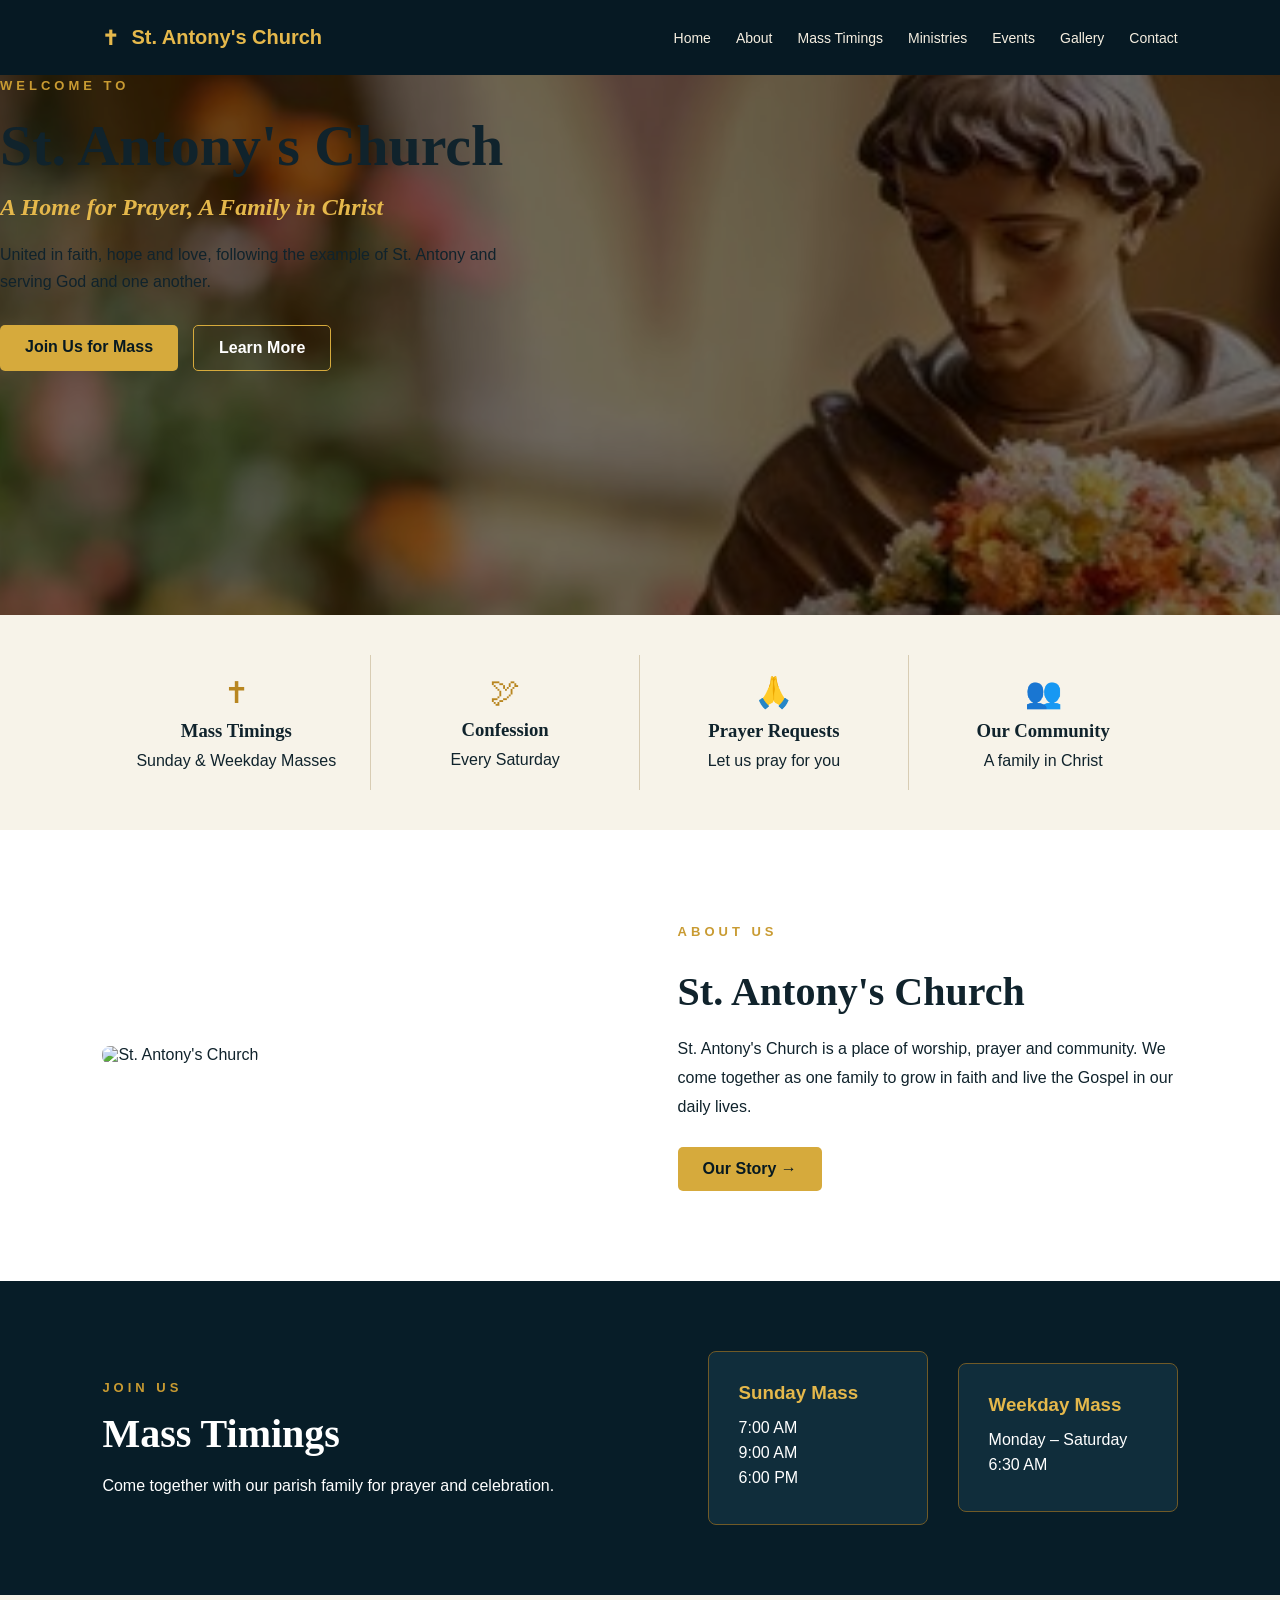
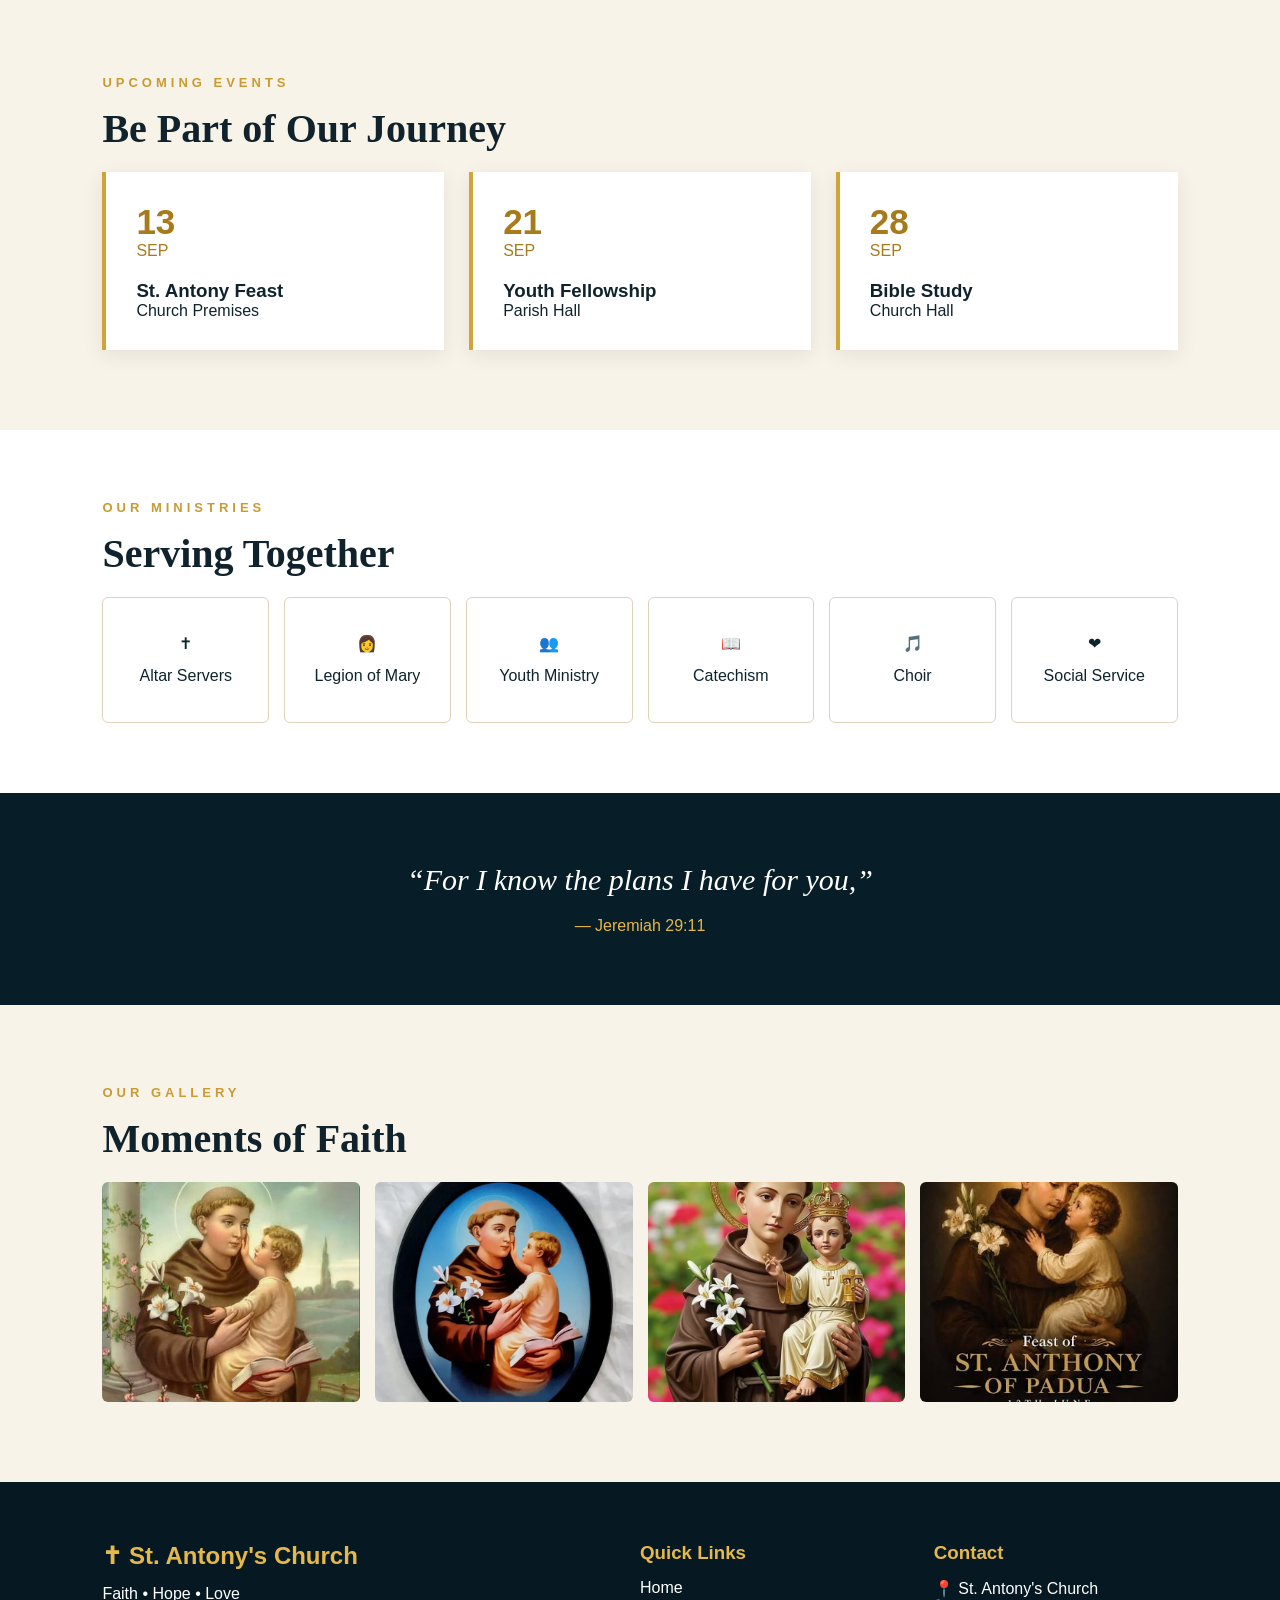
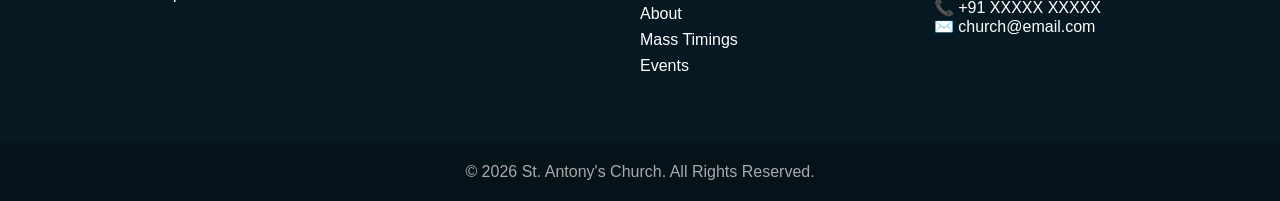
==== index.html @ 8494566a "Add church website" ====
<!DOCTYPE html>
<html lang="en">
<head>
    <meta charset="UTF-8">
    <meta name="viewport" content="width=device-width, initial-scale=1.0">
    <title>St. Antony's Church</title>

    <link rel="stylesheet" href="style.css">
</head>

<body>

   
    <header>
        <div class="logo">
            ✝
            <span>St. Antony's Church</span>
        </div>

        <nav>
            <a href="#">Home</a>
            <a href="#about">About</a>
            <a href="#mass">Mass Timings</a>
            <a href="#ministries">Ministries</a>
            <a href="#events">Events</a>
            <a href="#gallery">Gallery</a>
            <a href="#contact">Contact</a>
        </nav>
    </header>


    <section class="hero">

        <div class="hero-content">
            <p class="small-title">WELCOME TO</p>

            <h1>St. Antony's Church</h1>

            <h2>A Home for Prayer, A Family in Christ</h2>

            <p>
                United in faith, hope and love,
                following the example of St. Antony
                and serving God and one another.
            </p>

            <div class="buttons">
                <a href="#mass" class="btn gold">Join Us for Mass</a>
                <a href="#about" class="btn outline">Learn More</a>
            </div>
        </div>

    </section>


    
    <section class="quick-info">

        <div>
            <span>✝</span>
            <h3>Mass Timings</h3>
            <p>Sunday & Weekday Masses</p>
        </div>

        <div>
            <span>🕊</span>
            <h3>Confession</h3>
            <p>Every Saturday</p>
        </div>

        <div>
            <span>🙏</span>
            <h3>Prayer Requests</h3>
            <p>Let us pray for you</p>
        </div>

        <div>
            <span>👥</span>
            <h3>Our Community</h3>
            <p>A family in Christ</p>
        </div>

    </section>


    
    <section class="about" id="about">

        <div class="church-image">
            <img src="church.jpg" alt="St. Antony's Church">
        </div>

        <div class="about-text">

            <p class="small-title">ABOUT US</p>

            <h2>St. Antony's Church</h2>

            <p>
                St. Antony's Church is a place of worship,
                prayer and community. We come together as
                one family to grow in faith and live the
                Gospel in our daily lives.
            </p>

            <a href="#" class="btn gold">Our Story →</a>

        </div>

    </section>


   
    <section class="mass" id="mass">

        <div>
            <p class="small-title">JOIN US</p>

            <h2>Mass Timings</h2>

            <p>
                Come together with our parish family
                for prayer and celebration.
            </p>
        </div>

        <div class="timing-card">
            <h3>Sunday Mass</h3>
            <p>7:00 AM</p>
            <p>9:00 AM</p>
            <p>6:00 PM</p>
        </div>

        <div class="timing-card">
            <h3>Weekday Mass</h3>
            <p>Monday – Saturday</p>
            <p>6:30 AM</p>
        </div>

    </section>


   
    <section class="events" id="events">

        <p class="small-title">UPCOMING EVENTS</p>

        <h2>Be Part of Our Journey</h2>

        <div class="event-container">

            <div class="event-card">
                <div class="date">
                    <strong>13</strong>
                    SEP
                </div>

                <h3>St. Antony Feast</h3>
                <p>Church Premises</p>
            </div>


            <div class="event-card">
                <div class="date">
                    <strong>21</strong>
                    SEP
                </div>

                <h3>Youth Fellowship</h3>
                <p>Parish Hall</p>
            </div>


            <div class="event-card">
                <div class="date">
                    <strong>28</strong>
                    SEP
                </div>

                <h3>Bible Study</h3>
                <p>Church Hall</p>
            </div>
            
        </div>

    </section>


    
    <section class="ministries" id="ministries">

        <p class="small-title">OUR MINISTRIES</p>

        <h2>Serving Together</h2>

        <div class="ministry-container">

            <div>✝<br>Altar Servers</div>
            <div>👩<br>Legion of Mary</div>
            <div>👥<br>Youth Ministry</div>
            <div>📖<br>Catechism</div>
            <div>🎵<br>Choir</div>
            <div>❤<br>Social Service</div>
            

        </div>

    </section>


   
    <section class="verse">

        <p>
            “For I know the plans I have for you,”
        </p>

        <span>— Jeremiah 29:11</span>

    </section>


   
    <section class="gallery" id="gallery">

        <p class="small-title">OUR GALLERY</p>

        <h2>Moments of Faith</h2>

        <div class="gallery-container">

            <img src="church1.jpg" alt="">
            <img src="church2.jpg" alt="">
            <img src="church3.jpg" alt="">
            <img src="church4.jpg" alt="">

        </div>

    </section>


    
    <footer id="contact">

        <div>
            <h2>✝ St. Antony's Church</h2>
            <p>Faith • Hope • Love</p>
        </div>

        <div>
            <h3>Quick Links</h3>
            <a href="#">Home</a>
            <a href="#about">About</a>
            <a href="#mass">Mass Timings</a>
            <a href="#events">Events</a>
        </div>

        <div>
            <h3>Contact</h3>
            <p>📍 St. Antony's Church</p>
            <p>📞 +91 XXXXX XXXXX</p>
            <p>✉️ church@email.com</p>
        </div>

    </footer>

    <div class="copyright">
        © 2026 St. Antony's Church. All Rights Reserved.
    </div>

</body>
</html>
---- style.css ----
* {
    margin: 0;
    padding: 0;
    box-sizing: border-box;
}

html {
    scroll-behavior: smooth;
}

body {
    font-family: Arial, sans-serif;
    background: #f7f3e9;
    color: #10232c;
}


/* NAVBAR */

header {
    height: 75px;
    background: #061923;
    color: #e5b84b;

    display: flex;
    align-items: center;
    justify-content: space-between;

    padding: 0 8%;
}

.logo {
    display: flex;
    align-items: center;
    gap: 12px;

    font-size: 20px;
    font-weight: bold;
}

.logo:first-letter {
    font-size: 30px;
}

nav {
    display: flex;
    gap: 25px;
}

nav a {
    color: #f5eee0;
    text-decoration: none;
    font-size: 14px;
}

nav a:hover {
    color: #e5b84b;
}


/* HERO */

.hero {
    position: relative;
    min-height: 60vh;
    overflow: hidden;
}

/* Fixed image */
.hero::before {
    content: "";
    position: fixed;
    inset: 0;

    background-image: url("hero.jpg");
    background-size: cover;
    background-position: center;
    background-repeat: no-repeat;

    z-index: -2;
}

/* Dark overlay */
.hero::after {
    content: "";
    position: fixed;
    inset: 0;

    background: rgba(0, 0, 0, 0.55);

    z-index: -1;
}

/* Your text/buttons */
.hero-content {
    position: relative;
    z-index: 1;
}
.small-title {
    color: #c99b32;
    letter-spacing: 4px;
    font-size: 13px;
    font-weight: bold;
    margin-bottom: 15px;
}

.hero h1 {
    font-family: Georgia, serif;
    font-size: 58px;
    margin-bottom: 15px;
}

.hero h2 {
    color: #e5b84b;
    font-family: Georgia, serif;
    font-style: italic;
    margin-bottom: 20px;
}

.hero p {
    line-height: 1.7;
    max-width: 500px;
}


/* BUTTONS */

.buttons {
    margin-top: 30px;
    display: flex;
    gap: 15px;
}

.btn {
    display: inline-block;
    padding: 13px 25px;
    text-decoration: none;
    border-radius: 5px;
    font-weight: bold;
}

.gold {
    background: #d6aa3c;
    color: #071921;
}

.outline {
    border: 1px solid #d6aa3c;
    color: white;
}


/* QUICK INFO */

.quick-info {
    display: grid;
    grid-template-columns: repeat(4, 1fr);

    background: #f7f3e9;

    padding: 40px 8%;
}

.quick-info div {
    text-align: center;
    padding: 20px;

    border-right: 1px solid #d8ccb3;
}

.quick-info div:last-child {
    border: none;
}

.quick-info span {
    font-size: 30px;
    color: #b88620;
}

.quick-info h3 {
    margin: 10px 0;
    font-family: Georgia, serif;
}


/* ABOUT */

.about {
    display: flex;
    align-items: center;
    gap: 70px;

    padding: 90px 8%;

    background: white;
}

.church-image {
    width: 50%;
}

.church-image img {
    width: 100%;
    border-radius: 8px;
}

.about-text {
    max-width: 500px;
}

.about-text h2,
.mass h2,
.events h2,
.ministries h2,
.gallery h2 {
    font-family: Georgia, serif;
    font-size: 40px;
    margin-bottom: 20px;
}

.about-text p {
    line-height: 1.8;
    margin-bottom: 25px;
}


/* MASS */

.mass {
    background: #071d28;
    color: white;

    padding: 70px 8%;

    display: flex;
    gap: 30px;
    align-items: center;
}

.mass > div:first-child {
    flex: 1;
}

.timing-card {
    background: #102d3b;
    border: 1px solid #705a27;

    padding: 30px;
    width: 220px;

    border-radius: 8px;
}

.timing-card h3 {
    color: #e5b84b;
    margin-bottom: 15px;
}

.timing-card p {
    margin: 7px 0;
}


/* EVENTS */

.events {
    padding: 80px 8%;
}

.event-container {
    display: flex;
    gap: 25px;
}

.event-card {
    background: white;
    padding: 30px;
    flex: 1;

    border-left: 4px solid #d0a438;

    box-shadow: 0 5px 20px rgba(0,0,0,0.08);
}

.date {
    color: #a77b1b;
    margin-bottom: 20px;
}

.date strong {
    display: block;
    font-size: 35px;
}


/* MINISTRIES */

.ministries {
    padding: 70px 8%;
    background: white;
}

.ministry-container {
    display: grid;
    grid-template-columns: repeat(6, 1fr);
    gap: 15px;
}

.ministry-container div {
    padding: 30px 10px;
    text-align: center;

    border: 1px solid #ddd3bd;
    border-radius: 6px;

    line-height: 2;
}


/* VERSE */

.verse {
    background: #071d28;
    color: white;

    text-align: center;

    padding: 70px 20px;
}

.verse p {
    font-family: Georgia, serif;
    font-size: 30px;
    font-style: italic;
}

.verse span {
    display: block;
    margin-top: 20px;
    color: #e5b84b;
}


/* GALLERY */

.gallery {
    padding: 80px 8%;
}

.gallery-container {
    display: grid;
    grid-template-columns: repeat(4, 1fr);
    gap: 15px;
}

.gallery-container img {
    width: 100%;
    height: 220px;

    object-fit: cover;
    border-radius: 6px;
}


/* FOOTER */

footer {
    background: #061923;
    color: white;

    padding: 60px 8%;

    display: grid;
    grid-template-columns: 2fr 1fr 1fr;

    gap: 50px;
}

footer h2,
footer h3 {
    color: #e5b84b;
    margin-bottom: 15px;
}

footer a {
    display: block;
    color: white;
    text-decoration: none;
    margin: 8px 0;
}

.copyright {
    background: #041219;
    color: #aaa;
    text-align: center;
    padding: 20px;
}


/* MOBILE */

@media (max-width: 800px) {

    header {
        height: auto;
        padding: 20px;
        flex-direction: column;
        gap: 20px;
    }

    nav {
        flex-wrap: wrap;
        justify-content: center;
    }

    .hero {
        padding: 70px 25px;
    }

    .hero h1 {
        font-size: 40px;
    }

    .quick-info {
        grid-template-columns: 1fr 1fr;
    }

    .about {
        flex-direction: column;
        padding: 60px 25px;
    }

    .church-image {
        width: 100%;
    }

    .mass {
        flex-direction: column;
        align-items: stretch;
    }

    .timing-card {
        width: 100%;
    }

    .event-container {
        flex-direction: column;
    }

    .ministry-container {
        grid-template-columns: 1fr 1fr;
    }

    .gallery-container {
        grid-template-columns: 1fr 1fr;
    }

    footer {
        grid-template-columns: 1fr;
    }
}
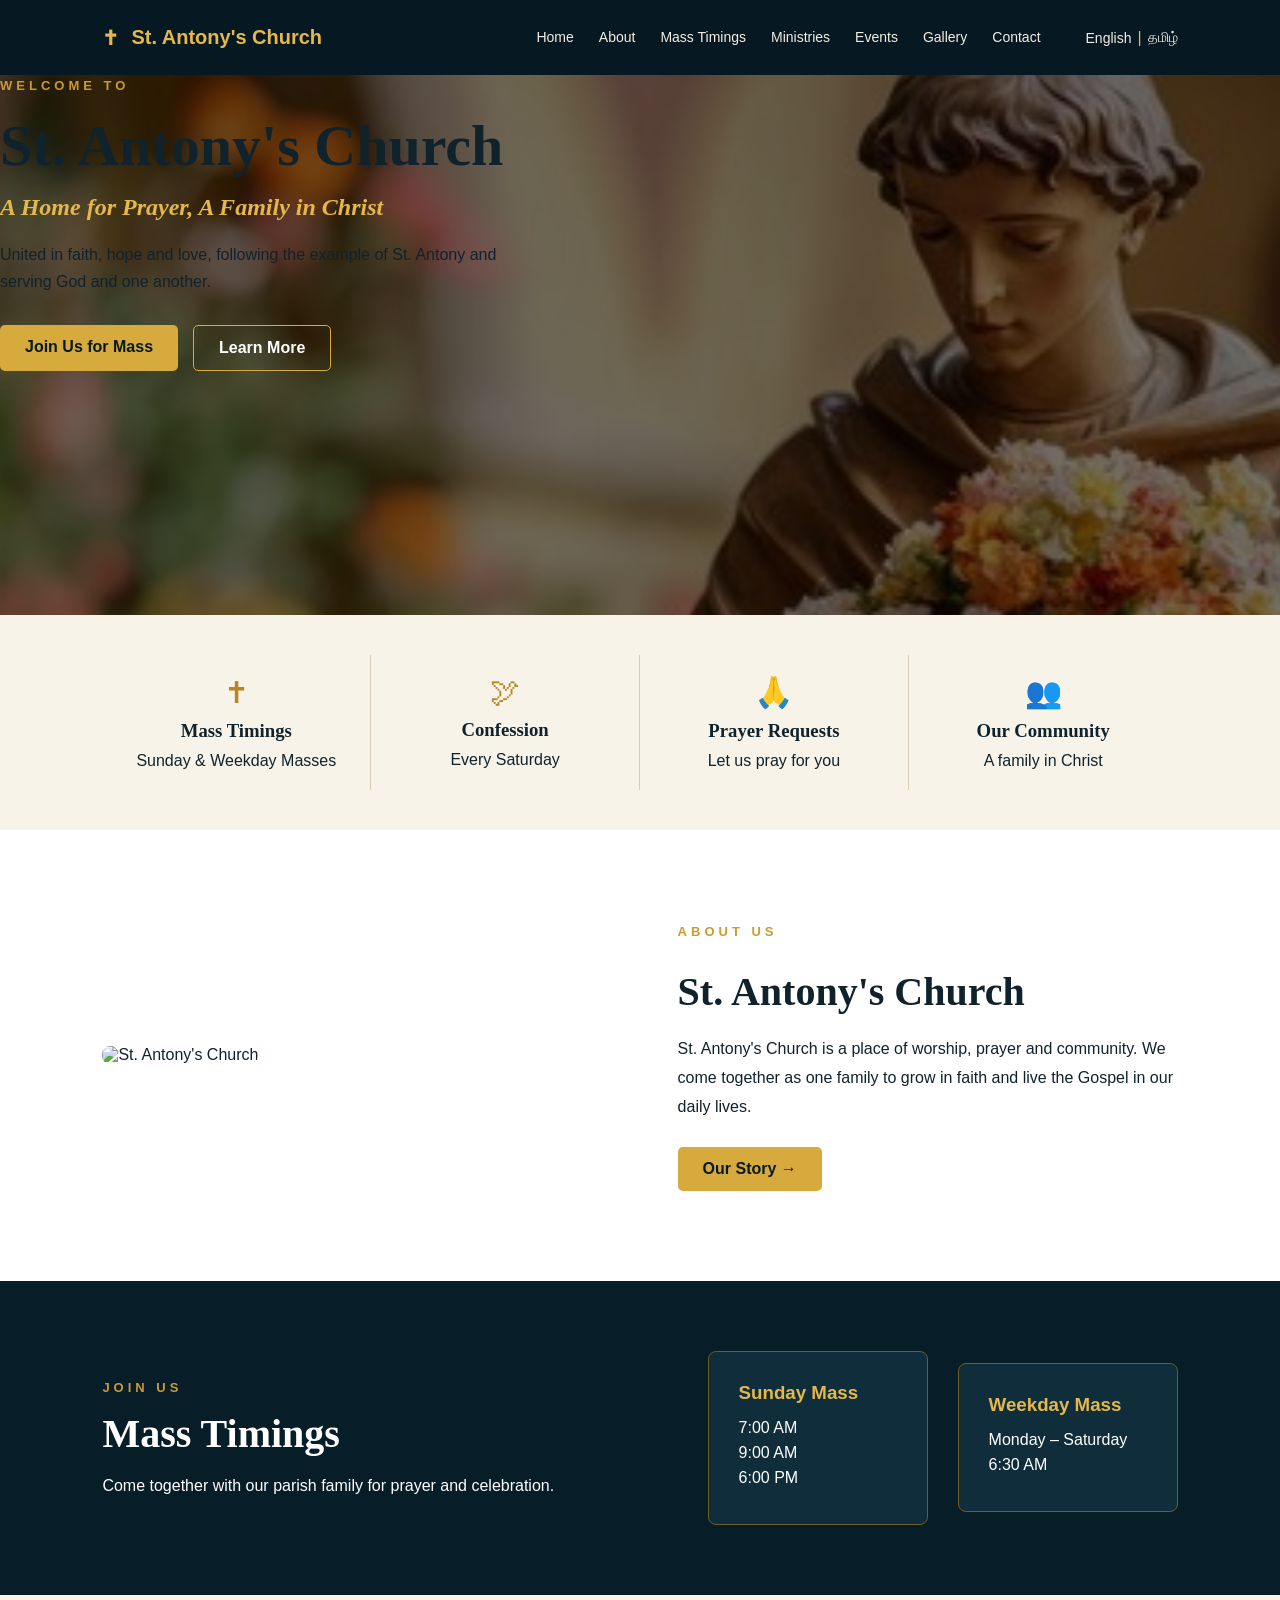
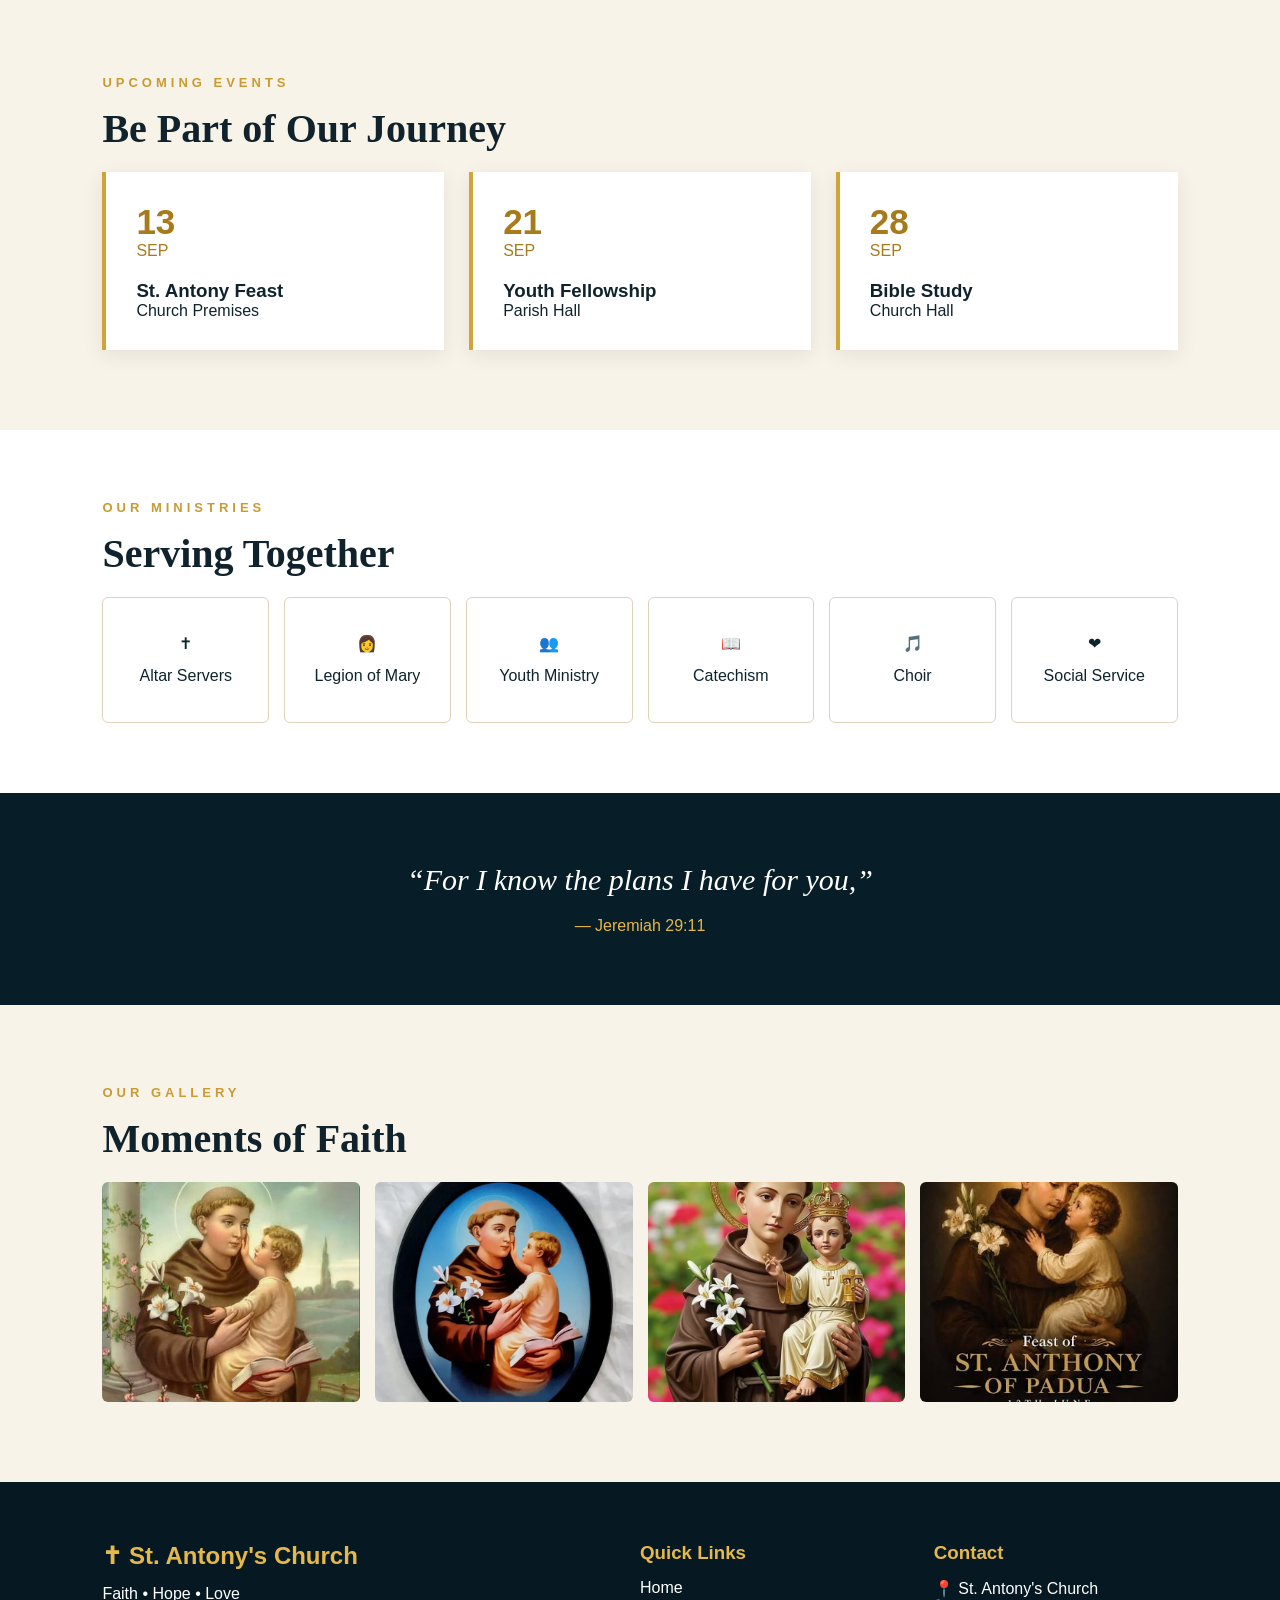
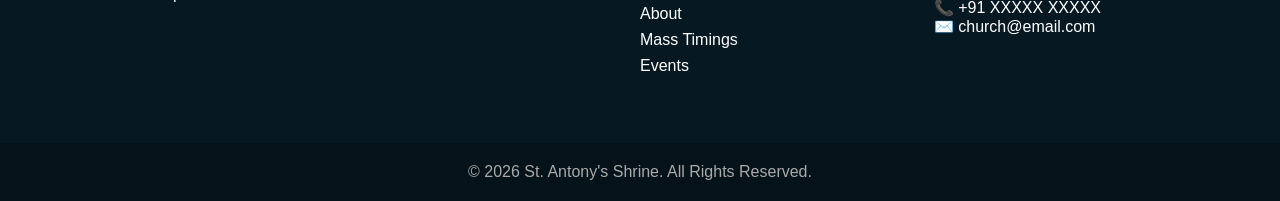
==== commit 31cdfb62: "Update index.html" ====
--- a/index.html
+++ b/index.html
@@ -267,6 +267,6 @@
     <div class="copyright">
         © 2026 St. Antony's Church. All Rights Reserved.
     </div>
-
+<script src="script.js"></script>
 </body>
-</html>+</html>
--- a/style.css
+++ b/style.css
@@ -90,7 +90,13 @@
 
     z-index: -1;
 }
-
+@media (max-width: 800px) {
+    .hero::before {
+        background-image: url("hero.jpg");
+        background-size: cover;
+        background-position: 70% center;
+    }
+}
 /* Your text/buttons */
 .hero-content {
     position: relative;
@@ -458,4 +464,4 @@
     footer {
         grid-template-columns: 1fr;
     }
-}+}
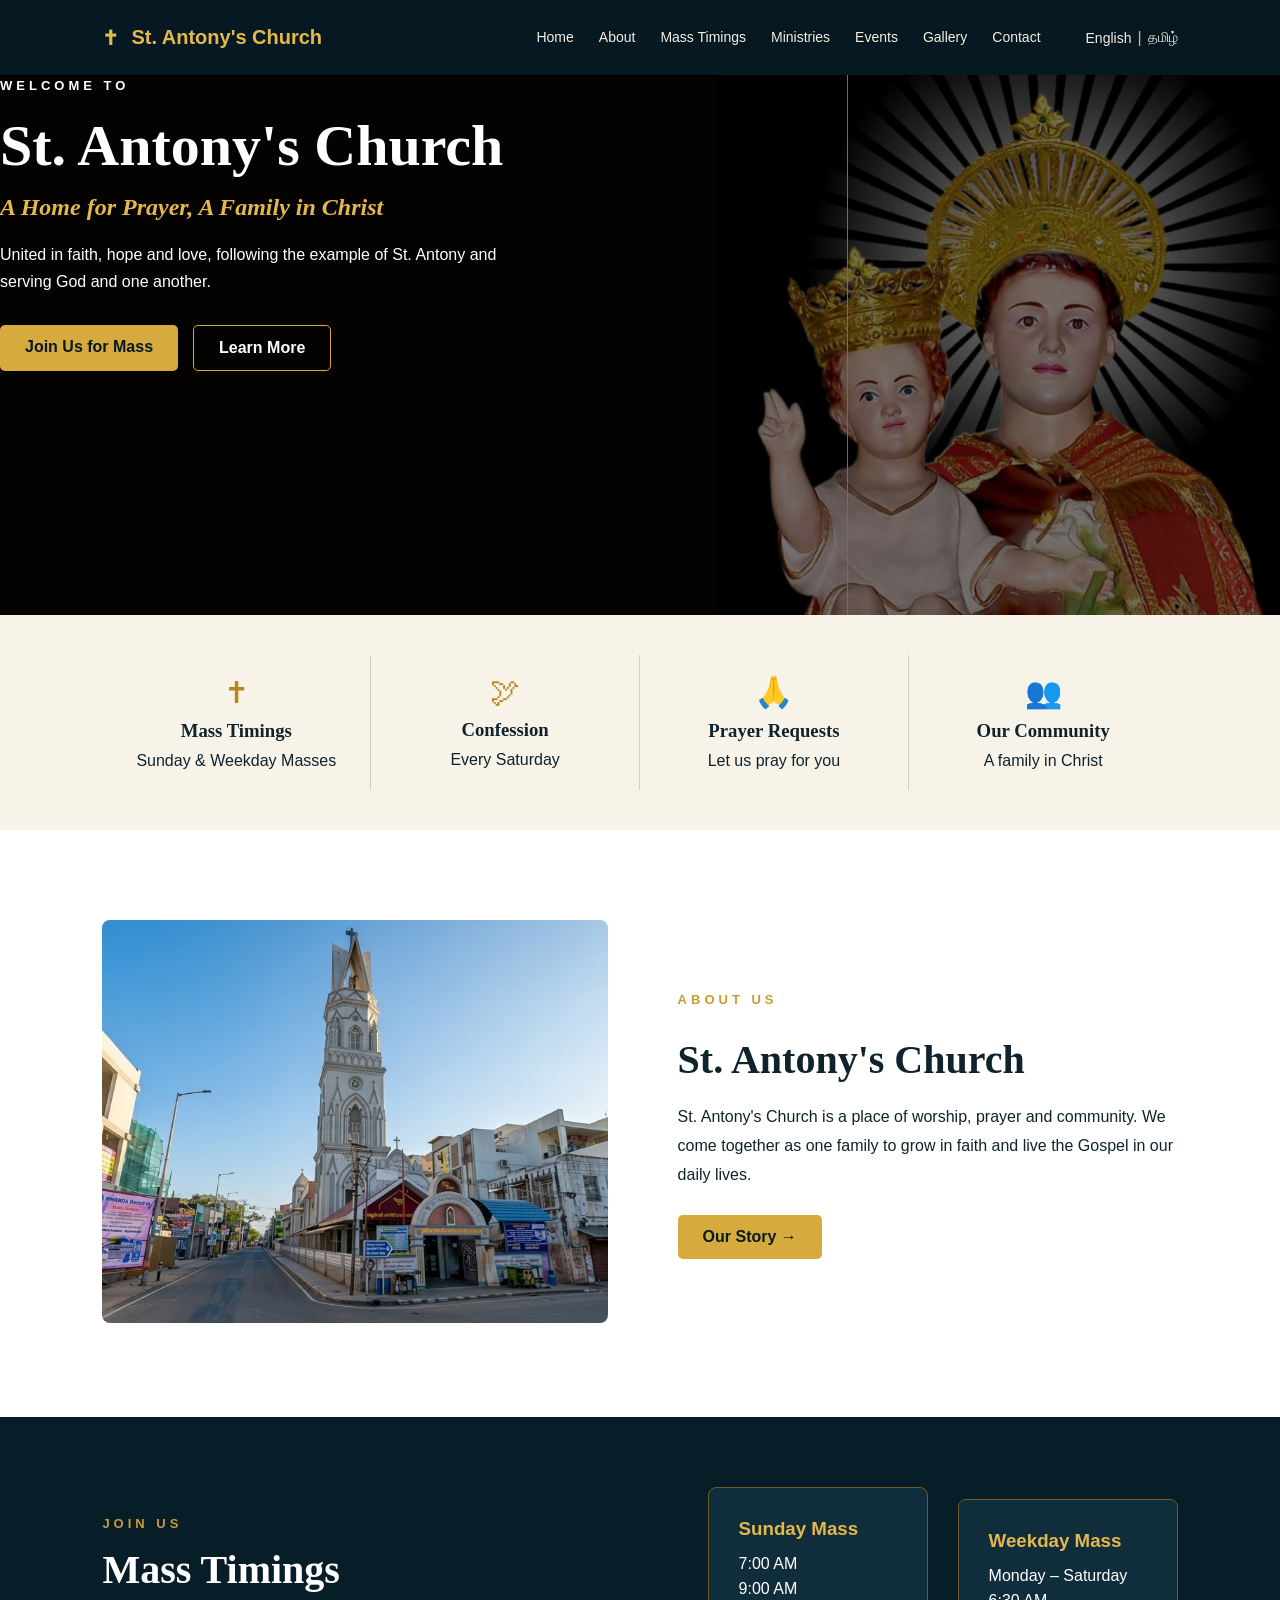
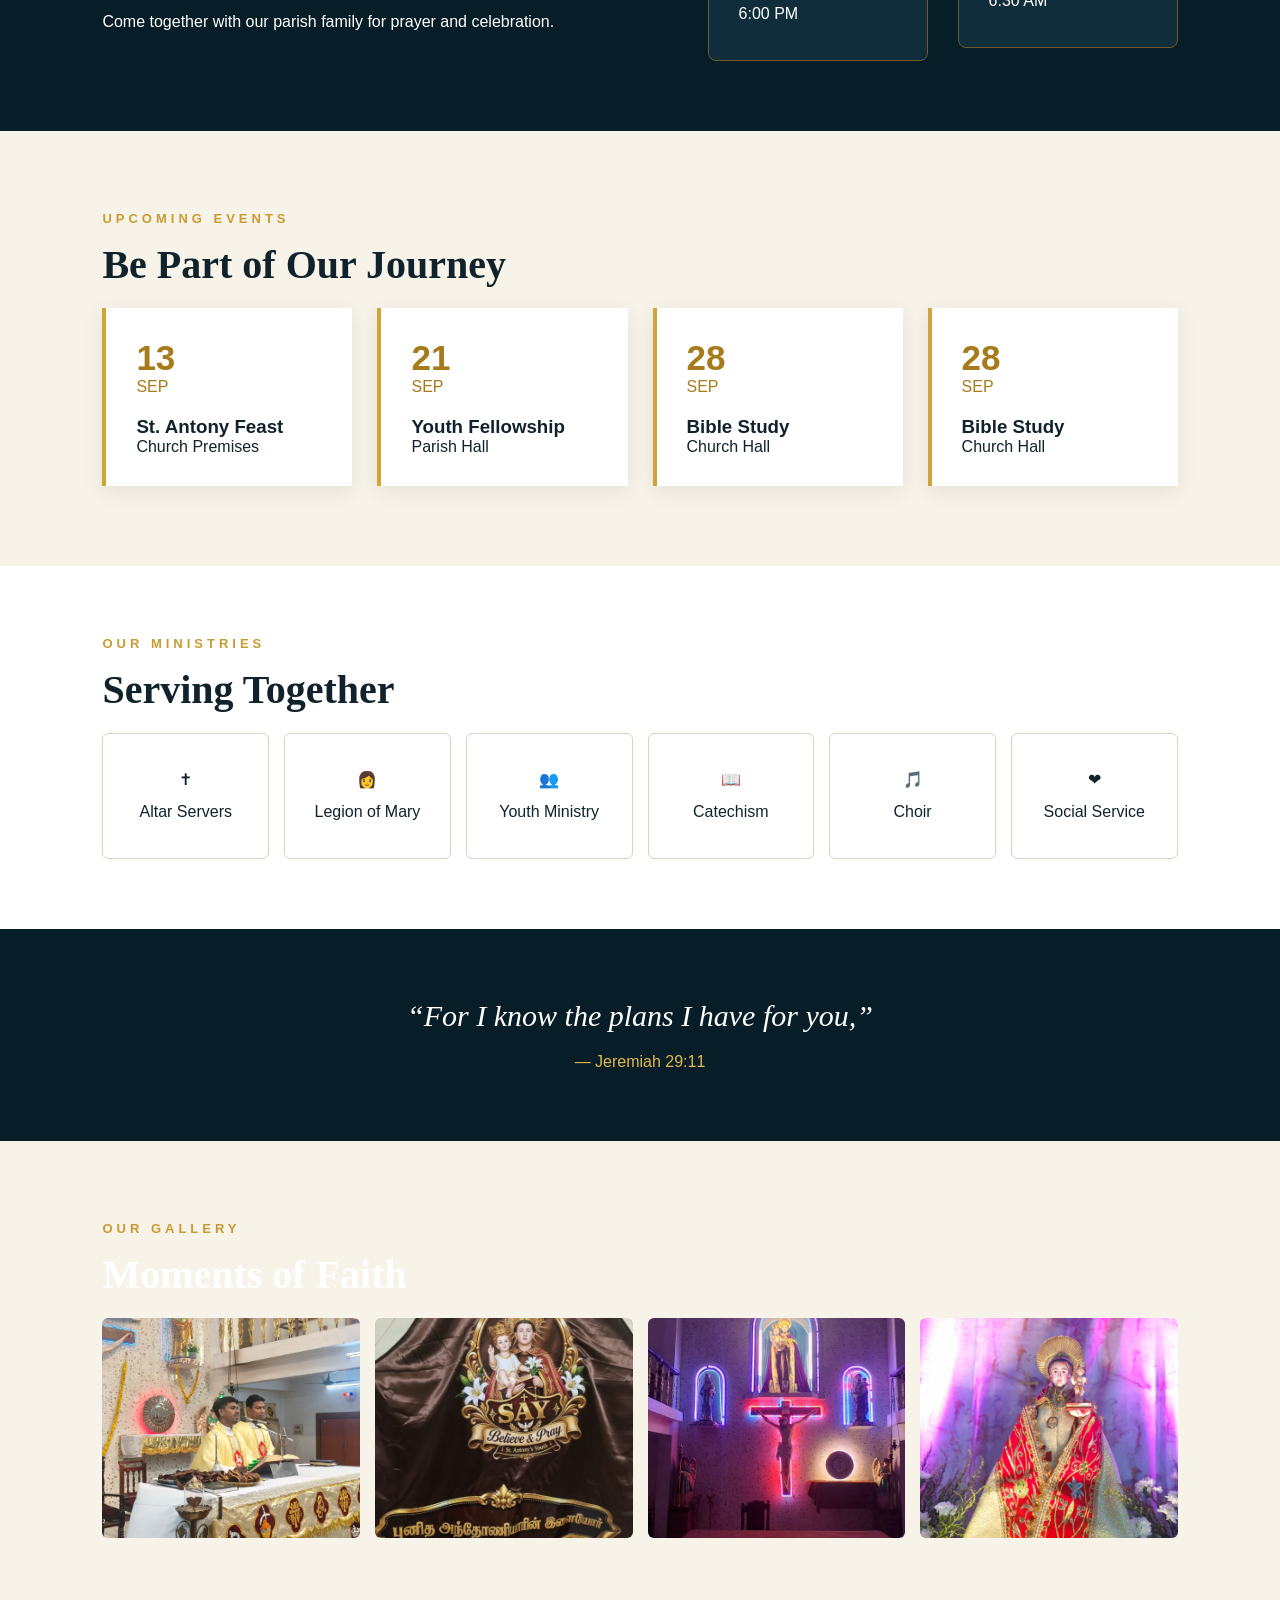
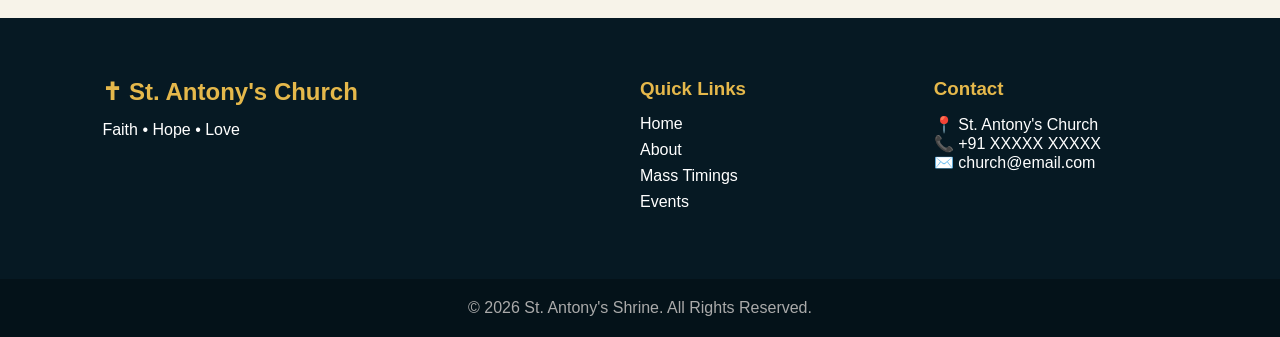
==== commit caced45f: "Add church website files about page" ====
--- a/index.html
+++ b/index.html
@@ -4,7 +4,7 @@
     <meta charset="UTF-8">
     <meta name="viewport" content="width=device-width, initial-scale=1.0">
     <title>St. Antony's Church</title>
-
+    
     <link rel="stylesheet" href="style.css">
 </head>
 
@@ -180,6 +180,16 @@
                 <h3>Bible Study</h3>
                 <p>Church Hall</p>
             </div>
+
+             <div class="event-card">
+                <div class="date">
+                    <strong>28</strong>
+                    SEP
+                </div>
+
+                <h3>Bible Study</h3>
+                <p>Church Hall</p>
+            </div>
             
         </div>
 
@@ -269,4 +279,4 @@
     </div>
 <script src="script.js"></script>
 </body>
-</html>
+</html>
--- a/style.css
+++ b/style.css
@@ -72,8 +72,8 @@
     position: fixed;
     inset: 0;
 
-    background-image: url("hero.jpg");
-    background-size: cover;
+    background-image: url("hero1.png");
+    background-size:cover;
     background-position: center;
     background-repeat: no-repeat;
 
@@ -86,15 +86,15 @@
     position: fixed;
     inset: 0;
 
-    background: rgba(0, 0, 0, 0.55);
+    background: rgba(0, 0, 0, 0.548);
 
     z-index: -1;
 }
 @media (max-width: 800px) {
     .hero::before {
-        background-image: url("hero.jpg");
+        background-image: url("hero1.png");
         background-size: cover;
-        background-position: 70% center;
+        background-position: 80% center;
     }
 }
 /* Your text/buttons */
@@ -114,6 +114,7 @@
     font-family: Georgia, serif;
     font-size: 58px;
     margin-bottom: 15px;
+    color:white;
 }
 
 .hero h2 {
@@ -126,6 +127,7 @@
 .hero p {
     line-height: 1.7;
     max-width: 500px;
+    color:white;
 }
 
 
@@ -202,7 +204,8 @@
 }
 
 .church-image {
-    width: 50%;
+    width: 1000px;
+    object-fit:contain;
 }
 
 .church-image img {
@@ -223,6 +226,9 @@
     font-size: 40px;
     margin-bottom: 20px;
 }
+.gallery h2{
+    color:white;
+}
 
 .about-text p {
     line-height: 1.8;
@@ -357,6 +363,8 @@
     display: grid;
     grid-template-columns: repeat(4, 1fr);
     gap: 15px;
+    object-fit: contain;
+    object-position:centers;
 }
 
 .gallery-container img {
@@ -464,4 +472,4 @@
     footer {
         grid-template-columns: 1fr;
     }
-}
+}
